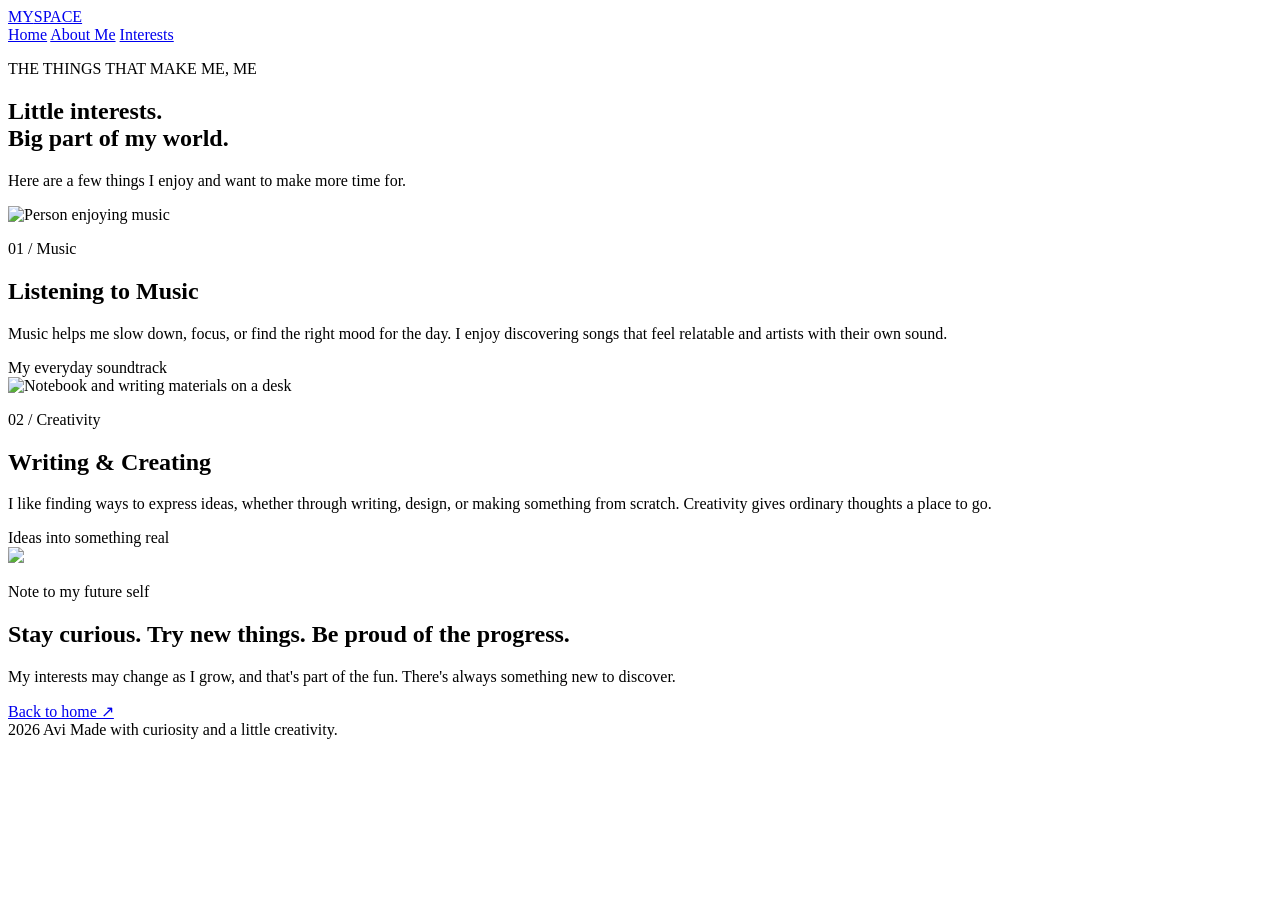
==== hobbies.html @ 8b361a42 "Add hobbies.html with personal interests section" ====
<!DOCTYPE html>
<html lang="en">
<head>
    <meta charset="UTF-8">
    <meta name="viewport" content="width=device-width, initial-scale=1.0">
    <title>Interests | Avi</title>
    <link rel="stylesheet" href="style.css">
</head>
<body>

    <header class="site-header">
        <a class="logo" href="index.html">MY<span>SPACE</span></a>

        <nav>
            <a href="index.html">Home</a>
            <a href="about.html">About Me</a>
            <a class="active" href="hobbies.html">Interests</a>
        </nav>
    </header>

    <main class="page-main">

        <section class="page-heading">
            <p class="eyebrow">THE THINGS THAT MAKE ME, ME</p>

            <h1>
                Little interests.<br>
                <span>Big part of my world.</span>
            </h1>

            <p>
                Here are a few things I enjoy and want to make
                more time for.
            </p>
        </section>

       <section class="interest-grid">

    <article class="interest-card">
        <img
            src="https://images.unsplash.com/photo-1516280440614-37939bbacd81?w=800"
            alt="Person enjoying music"
            class="hobby-image"
        >

        <p class="eyebrow">01 / Music</p>
        <h2>Listening to Music</h2>

        <p>
            Music helps me slow down, focus, or find the
            right mood for the day. I enjoy discovering
            songs that feel relatable and artists with
            their own sound.
        </p>

        <span class="interest-tag">
            My everyday soundtrack
          
        </span>
    </article>

    <article class="interest-card">
        <img
            src="https://images.unsplash.com/photo-1455390582262-044cdead277a?w=800"
            alt="Notebook and writing materials on a desk"
            class="hobby-image"
        >

        <p class="eyebrow">02 / Creativity</p>
        <h2>Writing & Creating</h2>

        <p>
            I like finding ways to express ideas, whether
            through writing, design, or making something
            from scratch. Creativity gives ordinary
            thoughts a place to go.
        </p>

        <span class="interest-tag">
            Ideas into something real
        </span>
    </article>

    <article class="interest-card">
        <img
            src="https://images.unsplash.com/photo-14

        <section class="closing-panel">
            <p class="eyebrow">Note to my future self</p>

            <h2>
                Stay curious. Try new things.
                Be proud of the progress.
            </h2>

            <p>
                My interests may change as I grow, and that's
                part of the fun. There's always something new
                to discover.
            </p>

            <a class="button button-light" href="index.html">
                Back to home ↗
            </a>
        </section>

    </main>

    <footer class="site-footer">
        <span>2026 Avi</span>
        <span>Made with curiosity and a little creativity.</span>
    </footer>

</body>
</html>
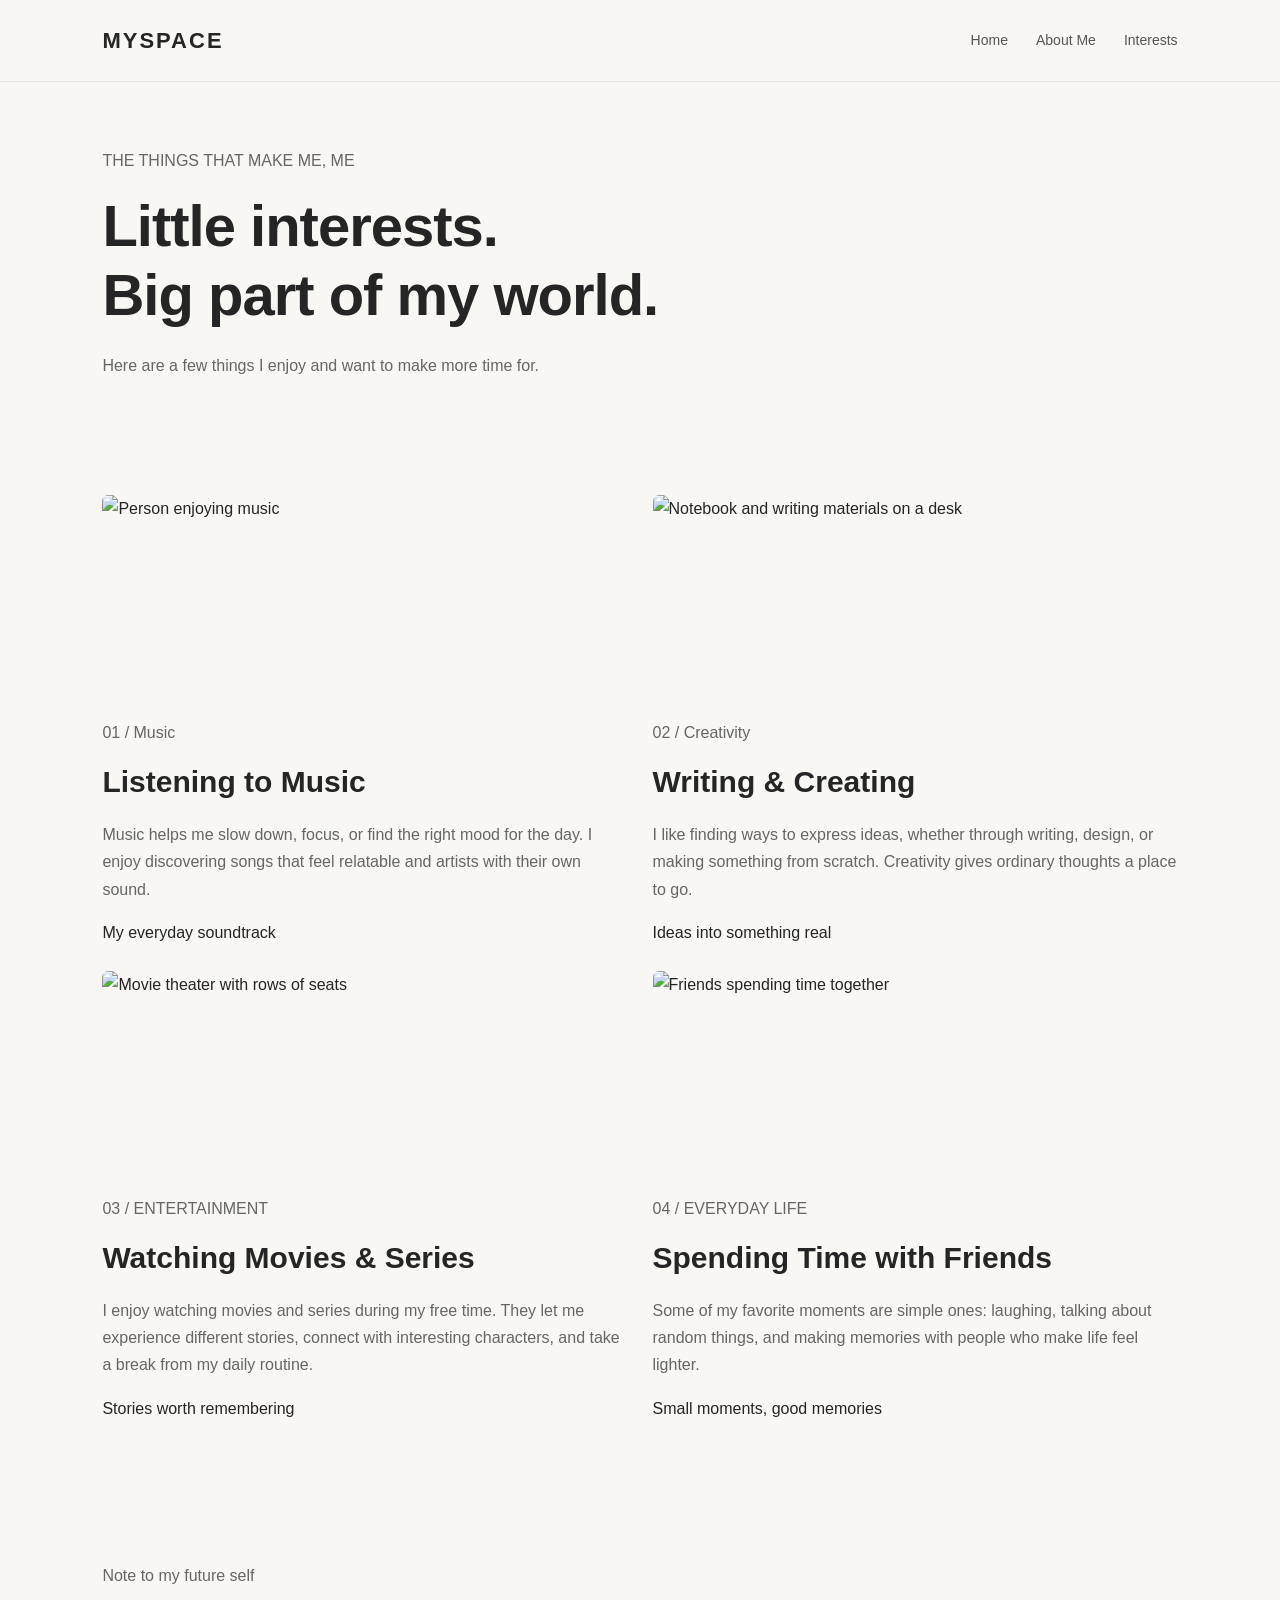
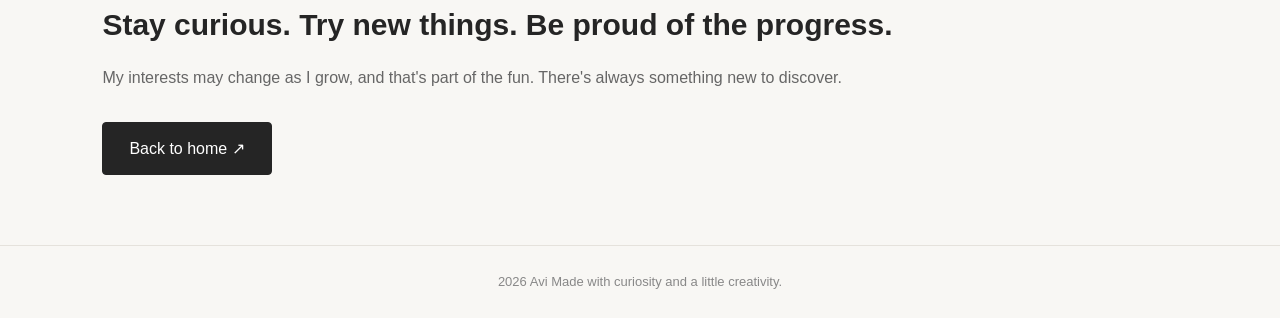
==== commit b599a5e9: "Add hobbies section for movies and friends Added new sections for 'Watching Movies & Series' and 'Sp" ====
--- a/hobbies.html
+++ b/hobbies.html
@@ -84,7 +84,49 @@
 
     <article class="interest-card">
         <img
-            src="https://images.unsplash.com/photo-14
+            src="https://images.unsplash.com/photo-1489599849927-2ee91cede3ba?w=800"
+            alt="Movie theater with rows of seats"
+            class="hobby-image"
+        >
+
+        <p class="eyebrow">03 / ENTERTAINMENT</p>
+        <h2>Watching Movies & Series</h2>
+
+        <p>
+            I enjoy watching movies and series during
+            my free time. They let me experience different
+            stories, connect with interesting characters,
+            and take a break from my daily routine.
+        </p>
+
+        <span class="interest-tag">
+            Stories worth remembering
+        </span>
+    </article>
+
+<article class="interest-card">
+        <img
+            src="https://images.unsplash.com/photo-1529156069898-49953e39b3ac?w=800"
+            alt="Friends spending time together"
+            class="hobby-image"
+        >
+
+        <p class="eyebrow">04 / EVERYDAY LIFE</p>
+        <h2>Spending Time with Friends</h2>
+
+        <p>
+            Some of my favorite moments are simple ones:
+            laughing, talking about random things, and
+            making memories with people who make life
+            feel lighter.
+        </p>
+
+        <span class="interest-tag">
+            Small moments, good memories
+        </span>
+    </article>
+
+</section>
 
         <section class="closing-panel">
             <p class="eyebrow">Note to my future self</p>
--- a/style.css
+++ b/style.css
@@ -0,0 +1,279 @@
+* {
+    margin: 0;
+    padding: 0;
+    box-sizing: border-box;
+}
+
+html {
+    scroll-behavior: smooth;
+}
+
+body {
+    font-family: Arial, Helvetica, sans-serif;
+    background-color: #f8f7f4;
+    color: #252525;
+    line-height: 1.7;
+}
+
+a {
+    text-decoration: none;
+    color: inherit;
+}
+
+img {
+    max-width: 100%;
+}
+
+header {
+    width: 100%;
+    padding: 22px 8%;
+    background-color: #f8f7f4;
+    border-bottom: 1px solid #e5e2dc;
+    display: flex;
+    justify-content: space-between;
+    align-items: center;
+    gap: 20px;
+}
+
+.logo {
+    font-size: 22px;
+    font-weight: bold;
+    letter-spacing: 2px;
+}
+
+nav {
+    display: flex;
+    gap: 28px;
+    flex-wrap: wrap;
+}
+
+nav a {
+    font-size: 14px;
+    color: #555;
+    transition: color 0.3s ease;
+}
+
+nav a:hover {
+    color: #a47755;
+}
+
+main {
+    width: 84%;
+    max-width: 1100px;
+    margin: 0 auto;
+}
+
+section {
+    padding: 70px 0;
+}
+
+h1 {
+    font-size: clamp(36px, 5vw, 58px);
+    line-height: 1.2;
+    margin-bottom: 22px;
+    letter-spacing: -1px;
+}
+
+h2 {
+    font-size: 30px;
+    margin-bottom: 20px;
+    line-height: 1.3;
+}
+
+h3 {
+    font-size: 20px;
+    margin-bottom: 12px;
+}
+
+p {
+    color: #666;
+    margin-bottom: 16px;
+}
+
+.hero {
+    min-height: 70vh;
+    display: flex;
+    flex-direction: column;
+    justify-content: center;
+    align-items: flex-start;
+}
+
+.hero p {
+    max-width: 600px;
+    font-size: 17px;
+}
+
+.hero-label {
+    color: #a47755;
+    text-transform: uppercase;
+    letter-spacing: 3px;
+    font-size: 12px;
+    font-weight: bold;
+    margin-bottom: 20px;
+}
+
+.highlight {
+    color: #a47755;
+}
+
+.button {
+    display: inline-block;
+    margin-top: 15px;
+    padding: 12px 26px;
+    background-color: #252525;
+    color: white;
+    border: 1px solid #252525;
+    border-radius: 4px;
+    transition: all 0.3s ease;
+}
+
+.button:hover {
+    background-color: transparent;
+    color: #252525;
+}
+
+.page-heading {
+    padding: 65px 0 30px;
+}
+
+.page-heading p {
+    max-width: 650px;
+}
+
+.about-content {
+    display: grid;
+    grid-template-columns: 1fr 1fr;
+    gap: 50px;
+    align-items: start;
+}
+
+.about-card {
+    padding: 30px;
+    background-color: #fff;
+    border: 1px solid #e9e5de;
+    border-radius: 8px;
+}
+
+.about-card p:last-child {
+    margin-bottom: 0;
+}
+
+.info-list {
+    list-style: none;
+    margin-top: 20px;
+}
+
+.info-list li {
+    padding: 12px 0;
+    border-bottom: 1px solid #e9e5de;
+    color: #555;
+}
+
+.info-list li:last-child {
+    border-bottom: none;
+}
+
+.interest-grid {
+    display: grid;
+    grid-template-columns: repeat(2, minmax(0, 1fr));
+    gap: 25px;
+    padding-bottom: 70px;
+}
+
+.hobby-card {
+    background-color: #fff;
+    border: 1px solid #e9e5de;
+    border-radius: 8px;
+    padding: 20px;
+    transition: transform 0.3s ease, box-shadow 0.3s ease;
+}
+
+.hobby-card:hover {
+    transform: translateY(-5px);
+    box-shadow: 0 10px 25px rgba(0, 0, 0, 0.06);
+}
+
+.hobby-image {
+    width: 100%;
+    height: 200px;
+    object-fit: cover;
+    display: block;
+    border-radius: 6px;
+    margin-bottom: 24px;
+}
+
+.hobby-card h3 {
+    margin-bottom: 10px;
+}
+
+.hobby-card p {
+    margin-bottom: 0;
+}
+
+footer {
+    border-top: 1px solid #e5e2dc;
+    padding: 25px 8%;
+    text-align: center;
+    font-size: 13px;
+    color: #888;
+}
+
+footer p {
+    margin-bottom: 0;
+    font-size: 13px;
+}
+
+@media (max-width: 768px) {
+    header {
+        flex-direction: column;
+        padding: 20px 6%;
+    }
+
+    nav {
+        justify-content: center;
+        gap: 18px;
+    }
+
+    main {
+        width: 88%;
+    }
+
+    section {
+        padding: 50px 0;
+    }
+
+    .hero {
+        min-height: 60vh;
+    }
+
+    .about-content {
+        grid-template-columns: 1fr;
+        gap: 25px;
+    }
+
+    .interest-grid {
+        grid-template-columns: 1fr;
+    }
+
+    .hobby-image {
+        height: 220px;
+    }
+
+    .page-heading {
+        padding-top: 45px;
+    }
+}
+
+@media (max-width: 400px) {
+    nav {
+        gap: 12px;
+    }
+
+    nav a {
+        font-size: 13px;
+    }
+
+    .hobby-image {
+        height: 180px;
+    }
+}
